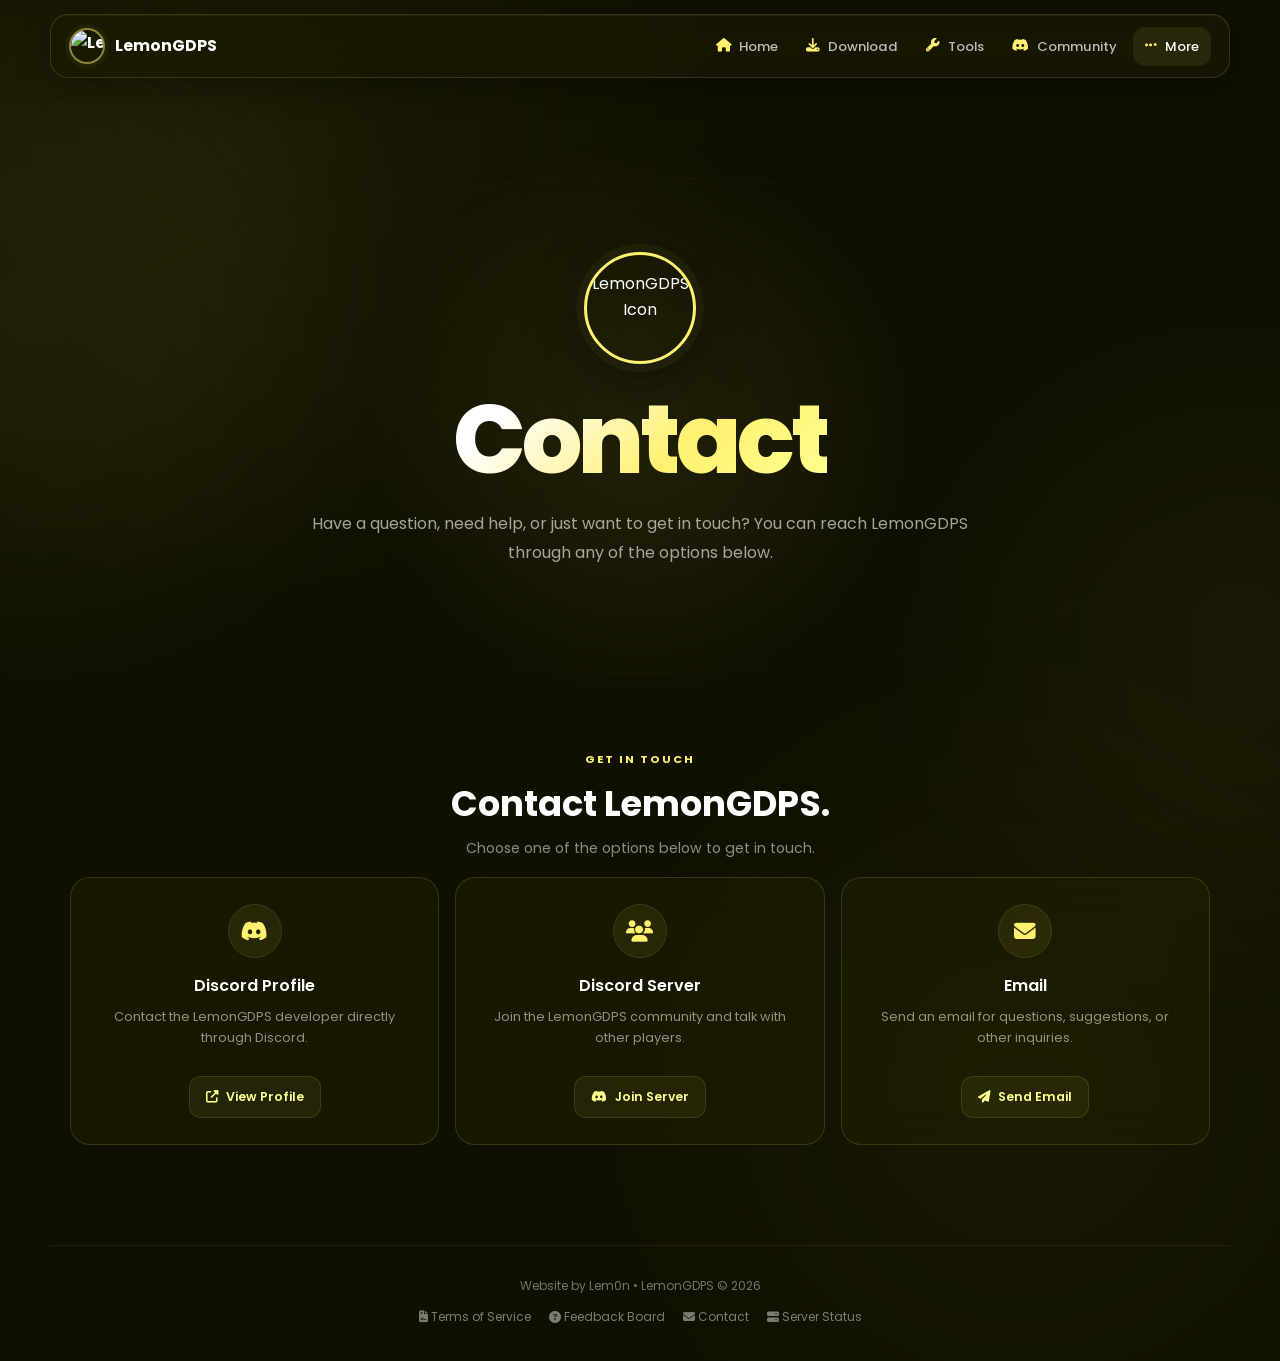
==== contact.html @ 00287e52 "Create contact.html" ====
<!DOCTYPE html>
<html lang="en">
<head>
  <meta charset="UTF-8" />
  <meta name="viewport" content="width=device-width, initial-scale=1.0" />
  <meta name="google-site-verification" content="ma9ixtL04ZaSWjvOhxWdfkyeqDctJDTlz8WM6bIMzG0" />
  <meta name="description" content="LemonGDPS Contact - Get in touch with the LemonGDPS community." />

  <title>LemonGDPS | Contact</title>

  <link rel="icon" href="https://lemongdps.alwaysdata.net/dashboard/icon.png" />
  <link rel="manifest" href="/manifest.json" />

  <link
    href="https://fonts.googleapis.com/css2?family=Poppins:wght@300;400;500;600;700;800&display=swap"
    rel="stylesheet"
  >

  <link
    rel="stylesheet"
    href="https://cdnjs.cloudflare.com/ajax/libs/font-awesome/6.4.0/css/all.min.css"
  >

  <style>
    :root {
      --yellow: #fff070;
      --yellow-light: #fdff91;
      --yellow-soft: #fffaaa;
      --yellow-hover: #ffffc4;

      --bg: #101000;
      --bg-2: #171700;
      --bg-3: #202000;

      --text: #ffffff;
      --text-soft: #fdff91;
      --text-muted: rgba(255,255,255,0.62);

      --glass: rgba(35, 35, 3, 0.48);
      --glass-strong: rgba(25, 25, 2, 0.64);
      --glass-hover: rgba(48, 48, 5, 0.58);

      --border: rgba(255, 240, 112, 0.14);
      --border-hover: rgba(255, 240, 112, 0.32);

      --radius: 20px;
      --transition: 0.25s ease;
    }

    * {
      margin: 0;
      padding: 0;
      box-sizing: border-box;
    }

    html {
      scroll-behavior: smooth;
    }

    body {
      font-family: "Poppins", system-ui, -apple-system, "Segoe UI", sans-serif;
      color: var(--text);

      background:
        radial-gradient(
          circle at 20% 10%,
          rgba(255, 240, 112, 0.045),
          transparent 30%
        ),
        radial-gradient(
          circle at 80% 80%,
          rgba(255, 240, 112, 0.035),
          transparent 30%
        ),
        var(--bg);

      min-height: 100vh;
      overflow-x: hidden;
      line-height: 1.6;
    }

    a {
      color: inherit;
      text-decoration: none;
    }

    /* =========================================================
       BACKGROUND
    ========================================================= */

    .bg-animation {
      position: fixed;
      inset: 0;
      overflow: hidden;
      pointer-events: none;
      z-index: -5;
    }

    .bg-animation span {
      position: absolute;
      display: block;

      background: rgba(255, 233, 111, 0.08);
      border: 1px solid rgba(255, 240, 112, 0.04);

      bottom: -180px;
      border-radius: 10px;

      animation: moveUp 22s linear infinite;
    }

    .bg-animation span:nth-child(1) {
      left: 10%;
      width: 140px;
      height: 140px;
    }

    .bg-animation span:nth-child(2) {
      left: 25%;
      width: 36px;
      height: 36px;
      animation-delay: 2s;
      animation-duration: 14s;
    }

    .bg-animation span:nth-child(3) {
      left: 40%;
      width: 60px;
      height: 60px;
      animation-delay: 4s;
    }

    .bg-animation span:nth-child(4) {
      left: 60%;
      width: 24px;
      height: 24px;
      animation-delay: 1s;
      animation-duration: 18s;
    }

    .bg-animation span:nth-child(5) {
      left: 75%;
      width: 120px;
      height: 120px;
      animation-delay: 5s;
    }

    .bg-animation span:nth-child(6) {
      left: 85%;
      width: 40px;
      height: 40px;
      animation-delay: 7s;
      animation-duration: 16s;
    }

    .bg-animation span:nth-child(7) {
      left: 50%;
      width: 180px;
      height: 180px;
      animation-delay: 10s;
    }

    .bg-animation span:nth-child(8) {
      left: 5%;
      width: 28px;
      height: 28px;
      animation-delay: 12s;
      animation-duration: 30s;
    }

    .bg-animation span:nth-child(9) {
      left: 90%;
      width: 18px;
      height: 18px;
      animation-delay: 8s;
      animation-duration: 26s;
    }

    .bg-animation span:nth-child(10) {
      left: 35%;
      width: 100px;
      height: 100px;
      animation-delay: 3s;
      animation-duration: 20s;
    }

    @keyframes moveUp {
      0% {
        transform: translateY(0) rotate(0deg);
        opacity: 0;
      }

      15% {
        opacity: 1;
      }

      100% {
        transform: translateY(-1200px) rotate(540deg);
        opacity: 0;
      }
    }

    body::before {
      content: "";
      position: fixed;

      width: 520px;
      height: 520px;

      top: 5%;
      left: -220px;

      border-radius: 50%;

      background: rgba(255, 240, 112, 0.055);
      filter: blur(110px);

      pointer-events: none;
      z-index: -4;
    }

    body::after {
      content: "";
      position: fixed;

      width: 480px;
      height: 480px;

      right: -200px;
      bottom: 0;

      border-radius: 50%;

      background: rgba(255, 240, 112, 0.04);
      filter: blur(120px);

      pointer-events: none;
      z-index: -4;
    }

    /* =========================================================
       TOP NAVIGATION
    ========================================================= */

    .top-nav-wrapper {
      position: fixed;

      top: 0;
      left: 0;
      right: 0;

      z-index: 1000;

      padding: 14px 20px;

      pointer-events: none;
    }

    .top-nav {
      max-width: 1180px;
      height: 64px;

      margin: 0 auto;
      padding: 0 18px;

      display: flex;
      align-items: center;
      justify-content: space-between;

      background: var(--glass-strong);

      border: 1px solid var(--border);
      border-radius: 18px;

      backdrop-filter: blur(22px) saturate(150%);
      -webkit-backdrop-filter: blur(22px) saturate(150%);

      box-shadow:
        0 8px 32px rgba(0, 0, 0, 0.3),
        inset 0 1px 0 rgba(255,255,255,0.05);

      pointer-events: auto;
    }

    .nav-brand {
      display: flex;
      align-items: center;
      gap: 10px;

      font-size: 1rem;
      font-weight: 700;

      white-space: nowrap;
    }

    .nav-brand img {
      width: 36px;
      height: 36px;

      object-fit: cover;

      border-radius: 50%;
      border: 2px solid rgba(255, 240, 112, 0.5);

      box-shadow:
        0 0 0 4px rgba(255, 240, 112, 0.04);
    }

    .nav-links {
      display: flex;
      align-items: center;
      gap: 4px;
    }

    .nav-link {
      display: flex;
      align-items: center;
      gap: 8px;

      padding: 9px 12px;

      border-radius: 12px;

      color: rgba(255,255,255,0.72);

      font-size: 0.82rem;
      font-weight: 500;

      transition: var(--transition);
    }

    .nav-link i {
      color: var(--yellow);
      font-size: 0.85rem;
    }

    .nav-link:hover,
    .nav-link.active {
      color: white;
      background: rgba(255,240,112,0.08);
    }

    .nav-link:hover {
      transform: translateY(-1px);
    }

    .nav-more {
      position: relative;
    }

    .nav-more-menu {
      position: absolute;

      top: calc(100% + 10px);
      right: 0;

      width: 220px;

      padding: 8px;

      background: rgba(24,24,3,0.78);

      border: 1px solid var(--border);
      border-radius: 16px;

      backdrop-filter: blur(24px) saturate(150%);
      -webkit-backdrop-filter: blur(24px) saturate(150%);

      box-shadow:
        0 20px 50px rgba(0,0,0,0.35),
        inset 0 1px 0 rgba(255,255,255,0.04);

      opacity: 0;
      visibility: hidden;
      transform: translateY(-6px);

      transition: 0.2s ease;
    }

    .nav-more:hover .nav-more-menu {
      opacity: 1;
      visibility: visible;
      transform: translateY(0);
    }

    .nav-more-menu a {
      display: flex;
      align-items: center;
      gap: 10px;

      padding: 10px 12px;

      border-radius: 10px;

      color: rgba(255,255,255,0.72);

      font-size: 0.82rem;

      transition: var(--transition);
    }

    .nav-more-menu a i {
      width: 18px;
      color: var(--yellow);
      text-align: center;
    }

    .nav-more-menu a:hover {
      color: white;
      background: rgba(255,240,112,0.08);
    }

    /* =========================================================
       MAIN
    ========================================================= */

    main {
      width: 100%;
      max-width: 1180px;

      margin: 0 auto;
      padding: 115px 20px 60px;
    }

    /* =========================================================
       HERO
    ========================================================= */

    .hero {
      position: relative;

      min-height: 620px;

      display: flex;
      flex-direction: column;
      align-items: center;
      justify-content: center;

      text-align: center;

      padding: 80px 20px;

      overflow: hidden;
    }

    .hero-pattern {
      position: absolute;
      inset: 0;

      background:
        radial-gradient(
          circle at center,
          rgba(255,240,112,0.075),
          transparent 45%
        );

      pointer-events: none;
    }

    .hero-pattern::after {
      content: "";

      position: absolute;
      inset: 10%;

      border: 1px solid rgba(255,240,112,0.025);
      border-radius: 50%;

      transform: scaleX(1.4);
    }

    /*
      LemonGDPS ICON
      - 원형
      - 노란색 아웃라인
      - 메인 페이지 hero icon과 동일한 느낌
    */

    .hero-icon {
      position: relative;

      width: 112px;
      height: 112px;

      object-fit: cover;

      border-radius: 50%;

      border: 3px solid var(--yellow);

      box-shadow:
        0 0 0 8px rgba(255,240,112,0.045),
        0 20px 60px rgba(0,0,0,0.45);

      margin-bottom: 28px;

      animation: heroFloat 5s ease-in-out infinite;
    }

    @keyframes heroFloat {
      0%, 100% {
        transform: translateY(0);
      }

      50% {
        transform: translateY(-8px);
      }
    }

    .hero h1 {
      position: relative;

      font-size: clamp(3rem, 8vw, 6rem);

      line-height: 1;

      font-weight: 800;

      letter-spacing: -4px;

      margin-bottom: 22px;

      background: linear-gradient(
        135deg,
        #ffffff 15%,
        var(--yellow) 60%,
        var(--yellow-light)
      );

      -webkit-background-clip: text;
      background-clip: text;

      color: transparent;
    }

    .hero p {
      max-width: 680px;

      color: rgba(255,255,255,0.62);

      font-size: 1rem;

      line-height: 1.8;

      margin-bottom: 30px;
    }

    /* =========================================================
       CONTACT CARDS
    ========================================================= */

    .contact-section {
      margin-top: 10px;
    }

    .section-heading {
      margin-bottom: 18px;
      text-align: center;
    }

    .section-heading span {
      color: var(--yellow);

      font-size: 0.7rem;
      font-weight: 700;

      text-transform: uppercase;
      letter-spacing: 2px;
    }

    .section-heading h2 {
      margin-top: 5px;

      font-size: clamp(1.6rem, 4vw, 2.2rem);

      font-weight: 700;
    }

    .section-heading p {
      margin-top: 5px;

      color: rgba(255,255,255,0.52);

      font-size: 0.88rem;
    }

    .contact-grid {
      display: grid;

      grid-template-columns: repeat(3, 1fr);

      gap: 16px;
    }

    .contact-card {
      padding: 26px 22px;

      text-align: center;

      background: rgba(35,35,3,0.44);

      border: 1px solid var(--border);

      border-radius: 20px;

      backdrop-filter: blur(18px) saturate(135%);
      -webkit-backdrop-filter: blur(18px) saturate(135%);

      transition: var(--transition);
    }

    .contact-card:hover {
      transform: translateY(-5px);

      background: rgba(48,48,5,0.56);

      border-color: var(--border-hover);

      box-shadow:
        0 15px 40px rgba(0,0,0,0.25);
    }

    .contact-icon {
      width: 54px;
      height: 54px;

      display: inline-flex;
      align-items: center;
      justify-content: center;

      margin-bottom: 15px;

      border-radius: 50%;

      color: var(--yellow);

      background: rgba(255,240,112,0.065);

      border: 1px solid rgba(255,240,112,0.1);

      font-size: 1.35rem;

      transition: var(--transition);
    }

    .contact-card:hover .contact-icon {
      background: rgba(255,240,112,0.1);
      border-color: rgba(255,240,112,0.25);
      transform: translateY(-2px);
    }

    .contact-card h3 {
      margin-bottom: 7px;

      font-size: 1rem;
      font-weight: 600;
    }

    .contact-card p {
      min-height: 52px;

      color: rgba(255,255,255,0.52);

      font-size: 0.8rem;

      line-height: 1.65;
    }

    .contact-button {
      display: inline-flex;
      align-items: center;
      justify-content: center;
      gap: 8px;

      margin-top: 18px;

      padding: 10px 16px;

      border-radius: 12px;

      color: var(--yellow-light);

      background: rgba(255,240,112,0.055);

      border: 1px solid rgba(255,240,112,0.12);

      font-size: 0.78rem;
      font-weight: 600;

      transition: var(--transition);
    }

    .contact-button:hover {
      color: white;

      background: rgba(255,240,112,0.1);

      border-color: var(--border-hover);

      transform: translateY(-2px);
    }

    /* =========================================================
       FOOTER
    ========================================================= */

    footer {
      width: 100%;

      max-width: 1180px;

      margin: 40px auto 0;

      padding: 30px 20px 35px;

      text-align: center;

      border-top: 1px solid rgba(255,240,112,0.08);

      color: rgba(255,255,255,0.42);

      font-size: 0.75rem;
    }

    .footer-links {
      display: flex;
      justify-content: center;
      flex-wrap: wrap;

      gap: 18px;

      margin-top: 12px;
    }

    .footer-links a {
      color: rgba(255,255,255,0.45);

      transition: var(--transition);
    }

    .footer-links a:hover {
      color: var(--yellow);
    }

    /* =========================================================
       SCROLL REVEAL
    ========================================================= */

    .reveal {
      opacity: 0;
      transform: translateY(20px);

      transition:
        opacity 0.6s ease,
        transform 0.6s ease;
    }

    .reveal.visible {
      opacity: 1;
      transform: translateY(0);
    }

    /* =========================================================
       RESPONSIVE
    ========================================================= */

    @media (max-width: 950px) {
      .nav-link span {
        display: none;
      }

      .nav-link {
        padding: 10px;
      }

      .nav-brand span {
        display: none;
      }

      .contact-grid {
        grid-template-columns: 1fr;
        max-width: 520px;
        margin: 0 auto;
      }
    }

    @media (max-width: 650px) {
      .top-nav-wrapper {
        padding: 10px;
      }

      .top-nav {
        height: 58px;
        padding: 0 10px;

        border-radius: 15px;
      }

      .nav-links {
        gap: 1px;
      }

      .nav-link {
        padding: 8px;
      }

      .nav-link i {
        font-size: 0.8rem;
      }

      .nav-more-menu {
        right: -5px;
      }

      main {
        padding-top: 90px;
        padding-left: 14px;
        padding-right: 14px;
      }

      .hero {
        min-height: 550px;

        padding: 50px 10px;
      }

      .hero-icon {
        width: 92px;
        height: 92px;
      }

      .hero h1 {
        font-size: clamp(2.8rem, 15vw, 4.5rem);

        letter-spacing: -3px;
      }

      .hero p {
        font-size: 0.85rem;
      }

      .contact-card {
        padding: 22px 18px;
      }
    }

    @media (max-width: 430px) {
      .hero-icon {
        width: 82px;
        height: 82px;
      }

      .hero h1 {
        letter-spacing: -2px;
      }
    }
  </style>
</head>

<body>

  <!-- =======================================================
       BACKGROUND
  ======================================================== -->

  <div class="bg-animation" aria-hidden="true">
    <span></span>
    <span></span>
    <span></span>
    <span></span>
    <span></span>
    <span></span>
    <span></span>
    <span></span>
    <span></span>
    <span></span>
  </div>


  <!-- =======================================================
       TOP NAV
  ======================================================== -->

  <div class="top-nav-wrapper">
    <nav class="top-nav">

      <a href="/" class="nav-brand">
        <img
          src="https://lemongdps.alwaysdata.net/dashboard/icon.png"
          alt="LemonGDPS"
        >
        <span>LemonGDPS</span>
      </a>

      <div class="nav-links">

        <a href="/" class="nav-link">
          <i class="fas fa-home"></i>
          <span>Home</span>
        </a>

        <a href="/download" class="nav-link">
          <i class="fas fa-download"></i>
          <span>Download</span>
        </a>

        <a href="/tools" class="nav-link">
          <i class="fas fa-wrench"></i>
          <span>Tools</span>
        </a>

        <a
          href="https://discord.gg/KwgR2EBEeh"
          target="_blank"
          class="nav-link"
        >
          <i class="fab fa-discord"></i>
          <span>Community</span>
        </a>

        <div class="nav-more">

          <a href="#" class="nav-link active">
            <i class="fas fa-ellipsis"></i>
            <span>More</span>
          </a>

          <div class="nav-more-menu">

            <a href="https://lemongdps.stpg.dev">
              <i class="fas fa-server"></i>
              Server Status
            </a>

            <a href="https://lemongdpsdl.pages.dev/">
              <i class="fas fa-skull"></i>
              Demon List
            </a>

            <a href="https://upsilongdpscl.pages.dev/">
              <i class="fas fa-fire"></i>
              Challenge List
            </a>

            <a href="https://upsilongdpspl.pages.dev/">
              <i class="fas fa-mountain"></i>
              Platformer List
            </a>

            <a href="/credit.html">
              <i class="fas fa-hands-helping"></i>
              Credits
            </a>

            <a href="/terms">
              <i class="fas fa-file-contract"></i>
              Terms of Service
            </a>

          </div>

        </div>

      </div>

    </nav>
  </div>


  <!-- =======================================================
       MAIN
  ======================================================== -->

  <main>

    <!-- HERO -->

    <section class="hero">

      <div class="hero-pattern"></div>

      <!-- Large LemonGDPS Icon -->
      <img
        src="https://lemongdps.alwaysdata.net/dashboard/icon.png"
        alt="LemonGDPS Icon"
        class="hero-icon"
      >

      <h1>Contact</h1>

      <p>
        Have a question, need help, or just want to get in touch?
        You can reach LemonGDPS through any of the options below.
      </p>

    </section>


    <!-- CONTACT -->

    <section class="contact-section reveal">

      <div class="section-heading">
        <span>Get In Touch</span>
        <h2>Contact LemonGDPS.</h2>
        <p>
          Choose one of the options below to get in touch.
        </p>
      </div>

      <div class="contact-grid">

        <!-- Discord Profile -->

        <div class="contact-card">

          <div class="contact-icon">
            <i class="fab fa-discord"></i>
          </div>

          <h3>Discord Profile</h3>

          <p>
            Contact the LemonGDPS developer directly through Discord.
          </p>

          <a
            href="https://discordapp.com/users/1469199602841292812"
            target="_blank"
            rel="noopener noreferrer"
            class="contact-button"
          >
            <i class="fas fa-external-link-alt"></i>
            View Profile
          </a>

        </div>


        <!-- Discord Server -->

        <div class="contact-card">

          <div class="contact-icon">
            <i class="fas fa-users"></i>
          </div>

          <h3>Discord Server</h3>

          <p>
            Join the LemonGDPS community and talk with other players.
          </p>

          <a
            href="https://discord.gg/KwgR2EBEeh"
            target="_blank"
            rel="noopener noreferrer"
            class="contact-button"
          >
            <i class="fab fa-discord"></i>
            Join Server
          </a>

        </div>


        <!-- Email -->

        <div class="contact-card">

          <div class="contact-icon">
            <i class="fas fa-envelope"></i>
          </div>

          <h3>Email</h3>

          <p>
            Send an email for questions, suggestions, or other inquiries.
          </p>

          <a
            href="mailto:lemongdps@gmail.com"
            class="contact-button"
          >
            <i class="fas fa-paper-plane"></i>
            Send Email
          </a>

        </div>

      </div>

    </section>

  </main>


  <!-- =======================================================
       FOOTER
  ======================================================== -->

  <footer>

    <p>
      Website by Lem0n • LemonGDPS &copy;
      <span id="year"></span>
    </p>

    <div class="footer-links">

      <a href="/terms">
        <i class="fas fa-file-contract"></i>
        Terms of Service
      </a>

      <a href="/feedback">
        <i class="fas fa-question-circle"></i>
        Feedback Board
      </a>

      <a href="/contact">
        <i class="fas fa-envelope"></i>
        Contact
      </a>

      <a href="https://lemongdps.stpg.dev">
        <i class="fas fa-server"></i>
        Server Status
      </a>

    </div>

  </footer>


  <!-- =======================================================
       JAVASCRIPT
  ======================================================== -->

  <script>

    /* Current year */

    document.getElementById("year").textContent =
      new Date().getFullYear();


    /* Scroll reveal */

    const observer = new IntersectionObserver(
      (entries) => {

        entries.forEach((entry) => {

          if (entry.isIntersecting) {

            entry.target.classList.add("visible");

            observer.unobserve(entry.target);

          }

        });

      },
      {
        threshold: 0.08
      }
    );


    document
      .querySelectorAll(".reveal")
      .forEach((element) => {

        observer.observe(element);

      });

  </script>

</body>
</html>
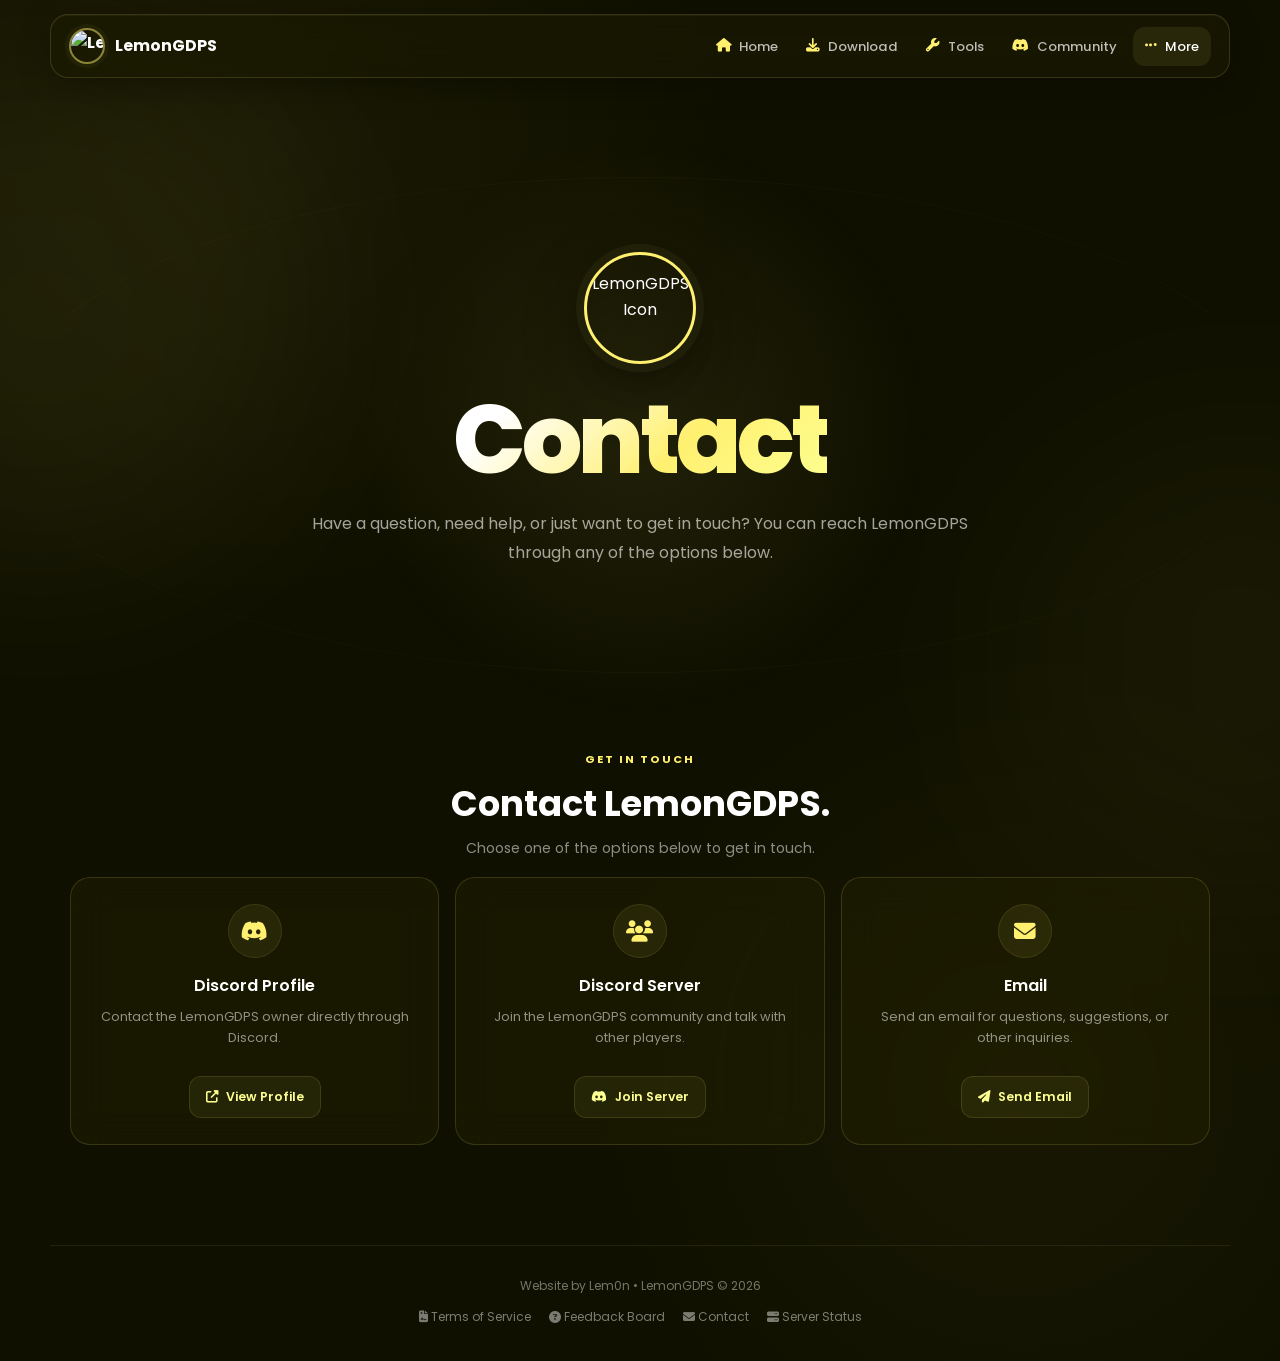
==== commit 39de2056: "contact.html 업데이트" ====
--- a/contact.html
+++ b/contact.html
@@ -947,7 +947,7 @@
               Platformer List
             </a>
 
-            <a href="/credit.html">
+            <a href="/credit">
               <i class="fas fa-hands-helping"></i>
               Credits
             </a>
@@ -1021,7 +1021,7 @@
           <h3>Discord Profile</h3>
 
           <p>
-            Contact the LemonGDPS developer directly through Discord.
+            Contact the LemonGDPS owner directly through Discord.
           </p>
 
           <a
